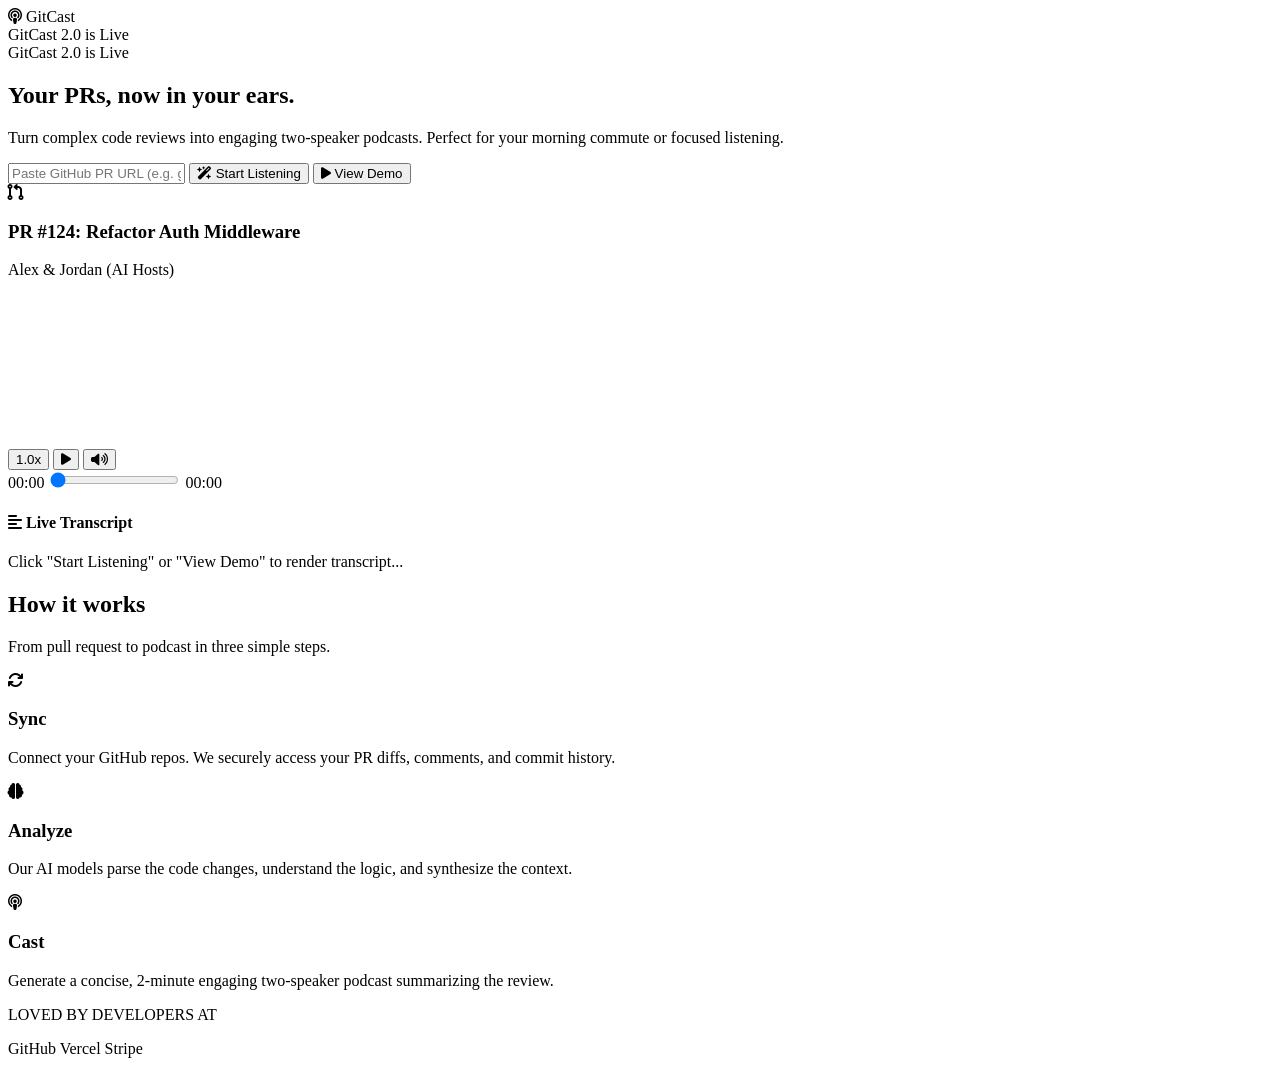
==== frontend/index.html @ 9f3bd00d "Added index.html file in the project" ====
<!DOCTYPE html>
<html lang="en">
<head>
  <meta charset="UTF-8">
  <meta name="viewport" content="width=device-width, initial-scale=1.0">
  <title>GitCast — Your PRs, now in your ears.</title>
  <link rel="stylesheet" href="style.css">
  <link rel="stylesheet" href="https://cdnjs.cloudflare.com/ajax/libs/font-awesome/6.4.0/css/all.min.css">
</head>
<body>
  <header class="navbar">
    <div class="logo"><i class="fa-solid fa-podcast"></i> GitCast</div>
    <div class="nav-status">
      <span class="badge"><span class="dot"></span> GitCast 2.0 is Live</span>
    </div>
  </header>
  <section class="hero-section">
    <div class="hero-badge"><span class="dot"></span> GitCast 2.0 is Live</div>
    <h1>Your PRs, now in your <span class="highlight">ears.</span></h1>
    <p class="hero-subtitle">
      Turn complex code reviews into engaging two-speaker podcasts. Perfect for your morning commute or focused listening.
    </p>
    <div class="hero-input-box">
      <input type="text" id="pr-url" placeholder="Paste GitHub PR URL (e.g. github.com/owner/repo/pull/12)">
      <button id="generate-btn" class="btn-primary"><i class="fa-solid fa-wand-magic-sparkles"></i> Start Listening</button>
      <button id="demo-btn" class="btn-secondary"><i class="fa-solid fa-play"></i> View Demo</button>
    </div>

    <div id="error-message" class="error-toast" style="display: none;"></div>
  </section>
  <section class="player-container">
    <div class="player-card">
      <div class="pr-icon"><i class="fa-solid fa-code-pull-request"></i></div>
      <h3 id="pr-title">PR #124: Refactor Auth Middleware</h3>
      <p class="pr-author" id="pr-author">Alex & Jordan (AI Hosts)</p>
      <div class="visualizer-box">
        <canvas id="visualizer-canvas"></canvas>
      </div>
      <div class="player-controls">
        <button id="speed-btn" class="icon-btn">1.0x</button>
        <button id="play-btn" class="play-main-btn"><i class="fa-solid fa-play"></i></button>
        <button id="mute-btn" class="icon-btn"><i class="fa-solid fa-volume-high"></i></button>
      </div>

      <div class="time-bar">
        <span id="current-time">00:00</span>
        <input type="range" id="seek-bar" value="0" min="0" max="100">
        <span id="total-duration">00:00</span>
      </div>

      <audio id="audio-element" crossorigin="anonymous" preload="metadata"></audio>
    </div>
    <div class="transcript-drawer">
      <h4><i class="fa-solid fa-align-left"></i> Live Transcript</h4>
      <div id="transcript-box" class="transcript-box">
        <p class="placeholder-text">Click "Start Listening" or "View Demo" to render transcript...</p>
      </div>
    </div>
  </section>
  <section class="how-it-works">
    <h2>How it works</h2>
    <p class="section-subtitle">From pull request to podcast in three simple steps.</p>

    <div class="steps-grid">
      <div class="step-card">
        <div class="step-icon"><i class="fa-solid fa-arrows-rotate"></i></div>
        <h3>Sync</h3>
        <p>Connect your GitHub repos. We securely access your PR diffs, comments, and commit history.</p>
      </div>

      <div class="step-card">
        <div class="step-icon"><i class="fa-solid fa-brain"></i></div>
        <h3>Analyze</h3>
        <p>Our AI models parse the code changes, understand the logic, and synthesize the context.</p>
      </div>

      <div class="step-card">
        <div class="step-icon"><i class="fa-solid fa-podcast"></i></div>
        <h3>Cast</h3>
        <p>Generate a concise, 2-minute engaging two-speaker podcast summarizing the review.</p>
      </div>
    </div>
  </section>
  <footer class="footer">
    <p class="footer-label">LOVED BY DEVELOPERS AT</p>
    <div class="brand-logos">
      <span>GitHub</span>
      <span>Vercel</span>
      <span>Stripe</span>
    </div>
  </footer>

  <script src="app.js"></script>
</body>
</html>
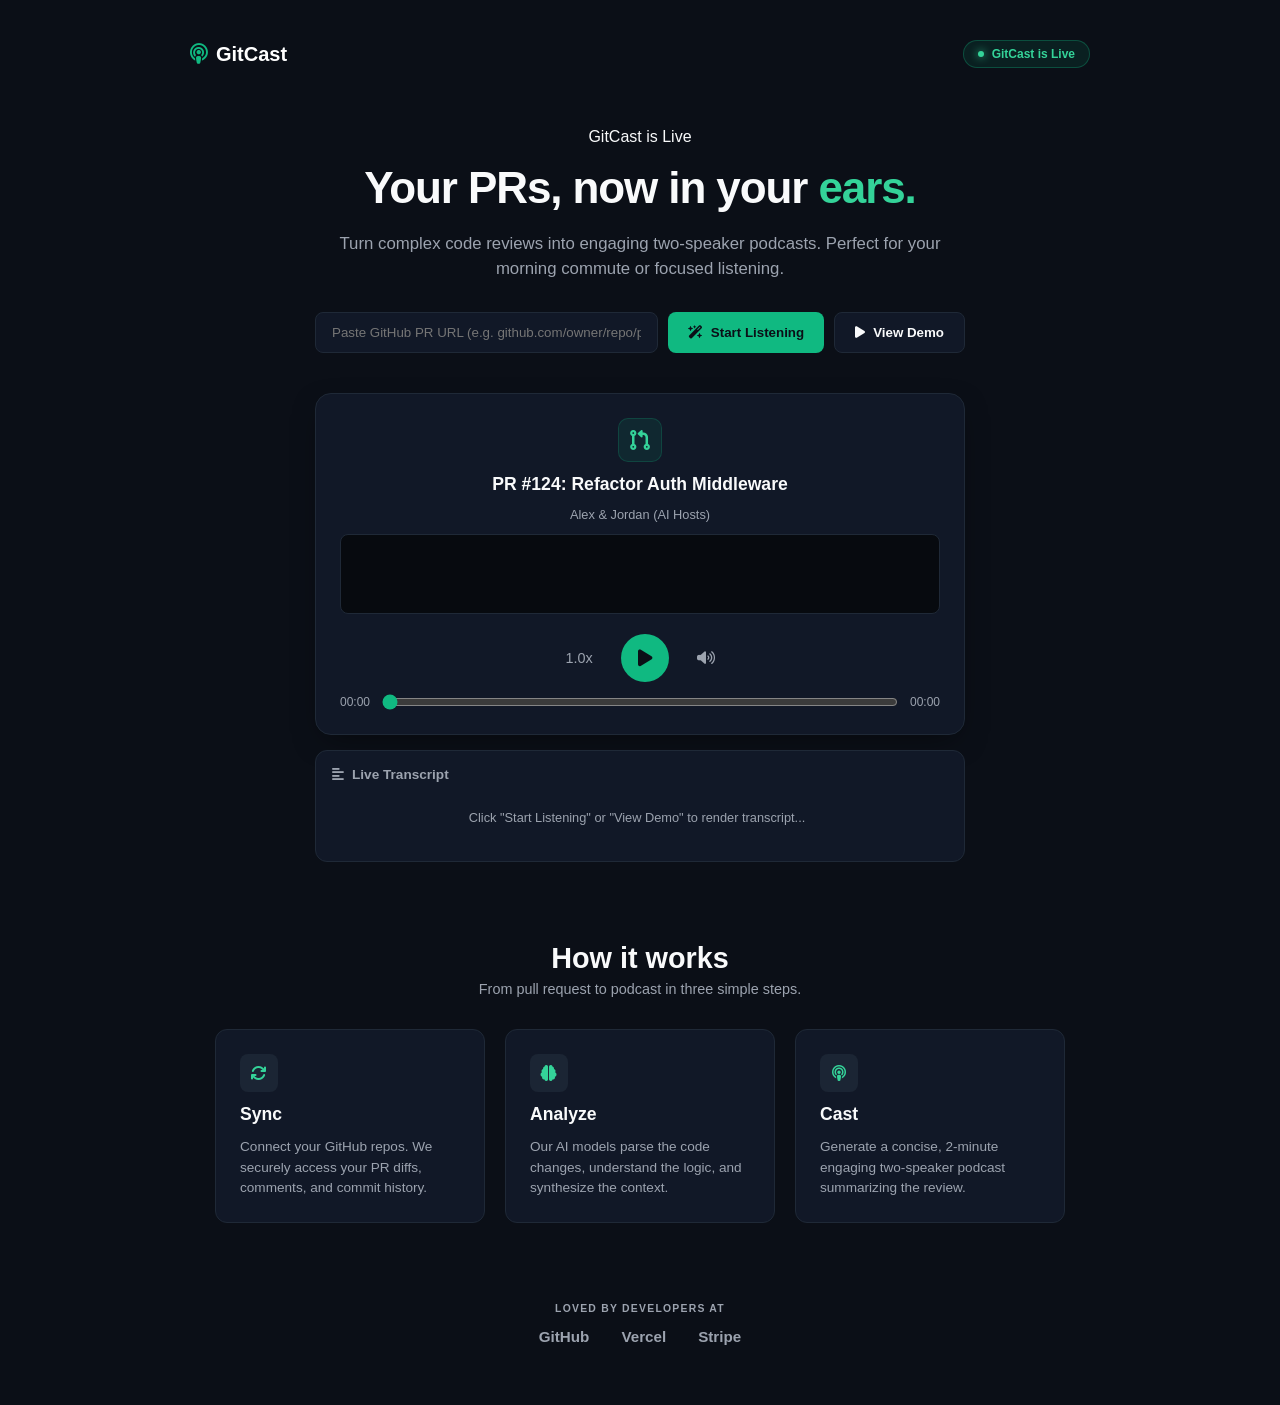
==== commit 463e8e95: "Refactor and debug main.py backend, improve robust dialogue parsing, dynamic base URL, and frontend " ====
--- a/frontend/index.html
+++ b/frontend/index.html
@@ -11,11 +11,11 @@
   <header class="navbar">
     <div class="logo"><i class="fa-solid fa-podcast"></i> GitCast</div>
     <div class="nav-status">
-      <span class="badge"><span class="dot"></span> GitCast 2.0 is Live</span>
+      <span class="badge"><span class="dot"></span> GitCast is Live</span>
     </div>
   </header>
   <section class="hero-section">
-    <div class="hero-badge"><span class="dot"></span> GitCast 2.0 is Live</div>
+    <div class="hero-badge"><span class="dot"></span> GitCast is Live</div>
     <h1>Your PRs, now in your <span class="highlight">ears.</span></h1>
     <p class="hero-subtitle">
       Turn complex code reviews into engaging two-speaker podcasts. Perfect for your morning commute or focused listening.
--- a/frontend/style.css
+++ b/frontend/style.css
@@ -0,0 +1,421 @@
+:root {
+  --bg-color: #0b0f17;
+  --card-bg: #111827;
+  --card-hover: #1f2937;
+  --border-color: #1f2937;
+  --accent-green: #10b981;
+  --accent-green-bright: #34d399;
+  --accent-blue: #3b82f6;
+  --text-primary: #f9fafb;
+  --text-secondary: #9ca3af;
+}
+
+* {
+  box-sizing: border-box;
+  margin: 0;
+  padding: 0;
+  font-family: -apple-system, BlinkMacSystemFont, "Segoe UI", Roboto, Helvetica, Arial, sans-serif;
+}
+
+body {
+  background-color: var(--bg-color);
+  color: var(--text-primary);
+  display: flex;
+  flex-direction: column;
+  align-items: center;
+  min-height: 100vh;
+  padding: 20px;
+}
+
+/* Navbar */
+.navbar {
+  width: 100%;
+  max-width: 900px;
+  display: flex;
+  justify-content: space-between;
+  align-items: center;
+  padding: 20px 0;
+}
+
+.logo {
+  font-size: 1.25rem;
+  font-weight: 700;
+  color: #fff;
+  display: flex;
+  align-items: center;
+  gap: 8px;
+}
+
+.logo i {
+  color: var(--accent-green);
+}
+
+.badge {
+  background: rgba(16, 185, 129, 0.1);
+  color: var(--accent-green-bright);
+  padding: 6px 14px;
+  border-radius: 20px;
+  font-size: 0.75rem;
+  font-weight: 600;
+  display: inline-flex;
+  align-items: center;
+  gap: 8px;
+  border: 1px solid rgba(16, 185, 129, 0.3);
+}
+
+.dot {
+  width: 6px;
+  height: 6px;
+  background: var(--accent-green-bright);
+  border-radius: 50%;
+  box-shadow: 0 0 8px var(--accent-green-bright);
+}
+
+/* Hero Section */
+.hero-section {
+  text-align: center;
+  margin-top: 40px;
+  max-width: 650px;
+  display: flex;
+  flex-direction: column;
+  align-items: center;
+  gap: 16px;
+}
+
+.hero-section h1 {
+  font-size: 2.75rem;
+  font-weight: 800;
+  letter-spacing: -0.025em;
+  line-height: 1.2;
+}
+
+.highlight {
+  color: var(--accent-green-bright);
+}
+
+.hero-subtitle {
+  color: var(--text-secondary);
+  font-size: 1.05rem;
+  line-height: 1.5;
+}
+
+.hero-input-box {
+  display: flex;
+  gap: 10px;
+  margin-top: 15px;
+  width: 100%;
+  flex-wrap: wrap;
+  justify-content: center;
+}
+
+.hero-input-box input {
+  flex: 1;
+  min-width: 280px;
+  padding: 12px 16px;
+  background: var(--card-bg);
+  border: 1px solid var(--border-color);
+  border-radius: 8px;
+  color: #fff;
+  outline: none;
+  transition: border-color 0.2s ease;
+}
+
+.hero-input-box input:focus {
+  border-color: var(--accent-green);
+}
+
+.btn-primary {
+  background: var(--accent-green);
+  color: #0b0f17;
+  font-weight: 600;
+  padding: 12px 20px;
+  border-radius: 8px;
+  border: none;
+  cursor: pointer;
+  display: flex;
+  align-items: center;
+  gap: 8px;
+  transition: opacity 0.2s ease;
+}
+
+.btn-primary:hover {
+  opacity: 0.9;
+}
+
+.btn-secondary {
+  background: var(--card-bg);
+  color: var(--text-primary);
+  border: 1px solid var(--border-color);
+  font-weight: 600;
+  padding: 12px 20px;
+  border-radius: 8px;
+  cursor: pointer;
+  display: flex;
+  align-items: center;
+  gap: 8px;
+  transition: background 0.2s ease;
+}
+
+.btn-secondary:hover {
+  background: var(--card-hover);
+}
+
+.error-toast {
+  background: rgba(239, 68, 68, 0.1);
+  border: 1px solid rgba(239, 68, 68, 0.3);
+  color: #f87171;
+  padding: 10px 16px;
+  border-radius: 8px;
+  font-size: 0.85rem;
+  width: 100%;
+  text-align: center;
+}
+
+/* Player Card */
+.player-container {
+  margin-top: 40px;
+  width: 100%;
+  max-width: 650px;
+  display: flex;
+  flex-direction: column;
+  gap: 15px;
+}
+
+.player-card {
+  background: var(--card-bg);
+  border: 1px solid var(--border-color);
+  border-radius: 16px;
+  padding: 24px;
+  text-align: center;
+  display: flex;
+  flex-direction: column;
+  align-items: center;
+  gap: 12px;
+  box-shadow: 0 10px 30px -10px rgba(0, 0, 0, 0.5);
+}
+
+.pr-icon {
+  width: 44px;
+  height: 44px;
+  background: rgba(16, 185, 129, 0.1);
+  color: var(--accent-green-bright);
+  border-radius: 10px;
+  display: flex;
+  align-items: center;
+  justify-content: center;
+  font-size: 1.25rem;
+  border: 1px solid rgba(16, 185, 129, 0.2);
+}
+
+.player-card h3 {
+  font-size: 1.1rem;
+  font-weight: 700;
+}
+
+.pr-author {
+  font-size: 0.8rem;
+  color: var(--text-secondary);
+}
+
+.visualizer-box {
+  width: 100%;
+  height: 80px;
+  background: #070a0f;
+  border-radius: 8px;
+  border: 1px solid var(--border-color);
+  overflow: hidden;
+}
+
+#visualizer-canvas {
+  width: 100%;
+  height: 100%;
+}
+
+.player-controls {
+  display: flex;
+  align-items: center;
+  gap: 20px;
+  margin-top: 8px;
+}
+
+.play-main-btn {
+  width: 48px;
+  height: 48px;
+  border-radius: 50%;
+  background: var(--accent-green);
+  border: none;
+  font-size: 1.2rem;
+  color: #0b0f17;
+  cursor: pointer;
+  display: flex;
+  align-items: center;
+  justify-content: center;
+  transition: transform 0.15s ease;
+}
+
+.play-main-btn:hover {
+  transform: scale(1.05);
+}
+
+.icon-btn {
+  background: transparent;
+  border: none;
+  color: var(--text-secondary);
+  cursor: pointer;
+  font-size: 0.9rem;
+  padding: 8px;
+  transition: color 0.2s ease;
+}
+
+.icon-btn:hover {
+  color: #fff;
+}
+
+.time-bar {
+  width: 100%;
+  display: flex;
+  align-items: center;
+  gap: 12px;
+  font-size: 0.75rem;
+  color: var(--text-secondary);
+}
+
+.time-bar input[type="range"] {
+  flex: 1;
+  accent-color: var(--accent-green);
+  cursor: pointer;
+}
+
+/* Live Transcript Drawer */
+.transcript-drawer {
+  background: var(--card-bg);
+  border: 1px solid var(--border-color);
+  border-radius: 12px;
+  padding: 16px;
+  font-size: 0.85rem;
+}
+
+.transcript-drawer h4 {
+  font-size: 0.85rem;
+  color: var(--text-secondary);
+  display: flex;
+  align-items: center;
+  gap: 8px;
+  margin-bottom: 8px;
+}
+
+.transcript-box {
+  max-height: 140px;
+  overflow-y: auto;
+  display: flex;
+  flex-direction: column;
+  gap: 8px;
+  padding-right: 6px;
+}
+
+.placeholder-text {
+  color: var(--text-secondary);
+  text-align: center;
+  padding: 20px;
+  font-size: 0.8rem;
+}
+
+.transcript-line {
+  padding: 8px 12px;
+  border-radius: 6px;
+  background: #070a0f;
+  border-left: 3px solid transparent;
+  line-height: 1.4;
+}
+
+.transcript-line.senior {
+  border-left-color: var(--accent-blue);
+}
+
+.transcript-line.junior {
+  border-left-color: var(--accent-green);
+}
+
+/* How It Works Section */
+.how-it-works {
+  margin-top: 80px;
+  text-align: center;
+  width: 100%;
+  max-width: 850px;
+}
+
+.how-it-works h2 {
+  font-size: 1.8rem;
+  font-weight: 700;
+}
+
+.section-subtitle {
+  color: var(--text-secondary);
+  font-size: 0.9rem;
+  margin-top: 6px;
+}
+
+.steps-grid {
+  display: grid;
+  grid-template-columns: repeat(auto-fit, minmax(220px, 1fr));
+  gap: 20px;
+  margin-top: 32px;
+}
+
+.step-card {
+  background: var(--card-bg);
+  border: 1px solid var(--border-color);
+  border-radius: 12px;
+  padding: 24px;
+  text-align: left;
+  display: flex;
+  flex-direction: column;
+  gap: 12px;
+}
+
+.step-icon {
+  width: 38px;
+  height: 38px;
+  background: rgba(31, 41, 55, 0.8);
+  border-radius: 8px;
+  display: flex;
+  align-items: center;
+  justify-content: center;
+  color: var(--accent-green-bright);
+  font-size: 1rem;
+}
+
+.step-card h3 {
+  font-size: 1.1rem;
+  font-weight: 600;
+}
+
+.step-card p {
+  font-size: 0.85rem;
+  color: var(--text-secondary);
+  line-height: 1.5;
+}
+
+/* Footer */
+.footer {
+  margin-top: 80px;
+  margin-bottom: 40px;
+  text-align: center;
+}
+
+.footer-label {
+  font-size: 0.65rem;
+  letter-spacing: 0.12em;
+  color: var(--text-secondary);
+  font-weight: 700;
+}
+
+.brand-logos {
+  display: flex;
+  gap: 32px;
+  margin-top: 14px;
+  color: var(--text-secondary);
+  font-weight: 600;
+  font-size: 0.95rem;
+  justify-content: center;
+}
